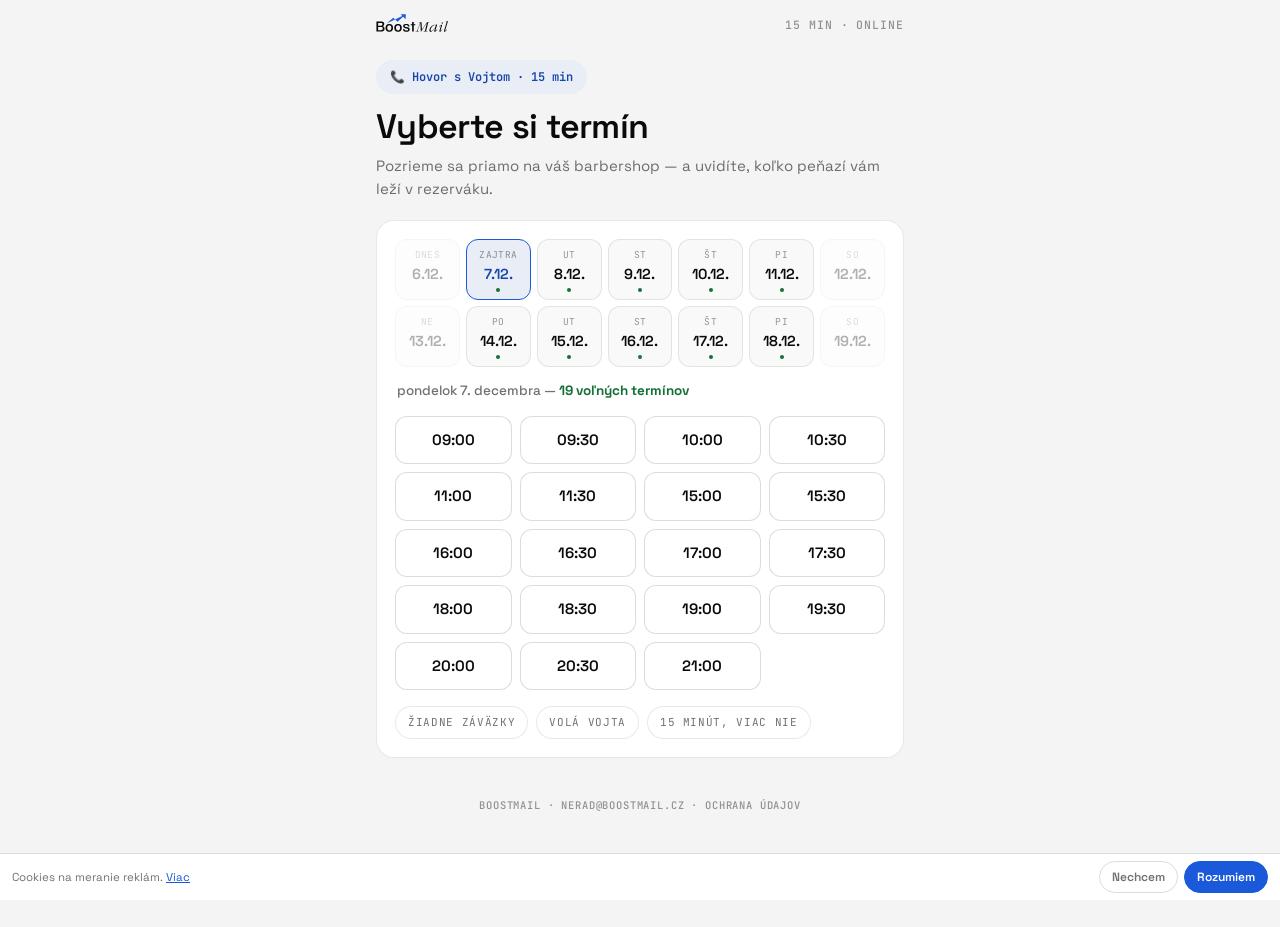
==== index.html @ a4937549 "SK rezervačný systém — booking + ďakovná stránka Custom Calendly náhrada pre SK kampaň: - mobile-fir" ====
<!doctype html>
<html lang="sk">
<head>
<meta charset="utf-8">
<meta name="viewport" content="width=device-width, initial-scale=1, viewport-fit=cover">
<title>Rezervujte si 15 minút — BoostMail</title>
<meta name="robots" content="noindex">
<link rel="preconnect" href="https://fonts.googleapis.com">
<link rel="preconnect" href="https://fonts.gstatic.com" crossorigin>
<link href="https://fonts.googleapis.com/css2?family=Space+Grotesk:wght@400;500;600;700&family=JetBrains+Mono:wght@400;500;600&display=swap" rel="stylesheet">
<link rel="stylesheet" href="styles.css?v=4">
<script type="module" src="consent.js?v=3"></script>
</head>
<body>
<div class="wrap">
  <header class="top">
    <img src="assets/logo-dark.svg" alt="BoostMail">
    <span class="mono">15 min · online</span>
  </header>

  <section class="hero" style="padding-bottom:14px">
    <span class="badge">📞 Hovor s Vojtom · 15 min</span>
    <h1>Vyberte si termín</h1>
    <p class="sub" style="font-size:15px">Pozrieme sa priamo na váš barbershop — a uvidíte, koľko peňazí vám leží v rezerváku.</p>
  </section>

  <section class="card" id="pick-card" style="margin-top:6px">
    <div class="days" id="days"></div>
    <p class="day-info" id="day-info"></p>
    <div class="slots" id="slots"></div>
    <p class="slots-empty" id="slots-empty" style="display:none">V tento deň už nie sú voľné termíny — skúste iný deň.</p>
    <div class="chips" style="margin-top:16px">
      <span class="chip">Žiadne záväzky</span>
      <span class="chip">Volá Vojta</span>
      <span class="chip">15 minút, viac nie</span>
    </div>
  </section>

  <section class="card" id="form-card" style="display:none">
    <h2><span class="num">2</span> Dokončite rezerváciu</h2>
    <div class="summary" id="summary" style="margin-bottom:14px"></div>
    <form id="bform" novalidate>
      <div class="field">
        <label for="f-name">Meno a priezvisko</label>
        <input id="f-name" name="name" autocomplete="name" required maxlength="120" placeholder="Ján Novák">
      </div>
      <div class="field">
        <label for="f-phone">Telefón</label>
        <input id="f-phone" name="phone" type="tel" inputmode="tel" autocomplete="tel" required maxlength="30" value="+421 ">
      </div>
      <div class="field">
        <label for="f-email">E-mail</label>
        <input id="f-email" name="email" type="email" inputmode="email" autocomplete="email" required maxlength="160" placeholder="jan@barbershop.sk">
      </div>
      <div class="field">
        <label for="f-shop">Názov barbershopu</label>
        <input id="f-shop" name="barbershop" required maxlength="160" placeholder="Barbershop XYZ">
      </div>
      <div class="field">
        <label for="f-resys">Aký rezervačný systém používate?</label>
        <div class="selwrap">
          <select id="f-resys" name="resys" required>
            <option value="" disabled selected>Vyberte…</option>
            <option value="bookio">Bookio</option>
            <option value="booqme">Booqme</option>
            <option value="reservio">Reservio</option>
            <option value="iny">Iný</option>
            <option value="ziadny">Zatiaľ žiadny</option>
          </select>
        </div>
      </div>
      <div class="field">
        <label for="f-link">Odkaz na váš rezervák / web / Instagram <span class="opt">(nepovinné)</span></label>
        <input id="f-link" name="link" inputmode="url" maxlength="300" placeholder="https://…">
      </div>
      <!-- honeypot -->
      <input id="f-hp" name="website" tabindex="-1" autocomplete="off" style="position:absolute;left:-5000px" aria-hidden="true">
      <div class="err" id="ferr"></div>
      <button class="btn" id="fsubmit" type="submit">Potvrdiť rezerváciu</button>
      <p class="legal">Odoslaním rezervácie beriete na vedomie, že vaše údaje spracujeme na dohodnutie a prípravu tohto hovoru. Žiadny newsletter, žiadny spam, kedykoľvek ich zmažeme na požiadanie. Viac v <a href="zasady-ochrany-udajov.html" target="_blank" rel="noopener" style="color:var(--accent);text-decoration:underline">zásadách ochrany osobných údajov</a>.</p>
    </form>
  </section>

  <footer>
    <span class="mono">BoostMail · nerad@boostmail.cz · <a href="zasady-ochrany-udajov.html">Ochrana údajov</a></span>
  </footer>
</div>

<script type="module">
import { SUPABASE_URL, SUPABASE_KEY, HORIZON_DAYS, MIN_NOTICE_HOURS, SLOT_STEP_MIN, AVAILABILITY, BLOCKED_DAYS, PRIVACY_VERSION } from "./config.js";

const TZ = "Europe/Bratislava";
const $ = (s) => document.querySelector(s);

// ---------- čas: Bratislava wall time -> UTC instant ----------
function tzOffsetMs(date) {
  const dtf = new Intl.DateTimeFormat("en-US", { timeZone: TZ, hour12: false,
    year: "numeric", month: "2-digit", day: "2-digit", hour: "2-digit", minute: "2-digit", second: "2-digit" });
  const p = Object.fromEntries(dtf.formatToParts(date).map(x => [x.type, x.value]));
  const asUTC = Date.UTC(p.year, p.month - 1, p.day, p.hour === "24" ? 0 : p.hour, p.minute, p.second);
  return asUTC - date.getTime();
}
function fromBratislava(y, m, d, hh, mm) {
  const guess = new Date(Date.UTC(y, m - 1, d, hh, mm));
  return new Date(guess.getTime() - tzOffsetMs(guess));
}
function baDateParts(date) {
  const dtf = new Intl.DateTimeFormat("sk-SK", { timeZone: TZ, year: "numeric", month: "numeric", day: "numeric", weekday: "short" });
  const p = Object.fromEntries(dtf.formatToParts(date).map(x => [x.type, x.value]));
  return p;
}
const fmtTime = new Intl.DateTimeFormat("sk-SK", { timeZone: TZ, hour: "2-digit", minute: "2-digit" });
const fmtDay = new Intl.DateTimeFormat("sk-SK", { timeZone: TZ, weekday: "long", day: "numeric", month: "long" });

// ---------- generování slotů ----------
function daysList() {
  const out = [];
  const now = new Date();
  for (let i = 0; i < HORIZON_DAYS; i++) {
    const probe = new Date(now.getTime() + i * 86400000);
    const p = baDateParts(probe);
    const key = `${p.year}-${String(p.month).padStart(2, "0")}-${String(p.day).padStart(2, "0")}`;
    out.push({ y: +p.year, m: +p.month, d: +p.day, key, label: i === 0 ? "Dnes" : i === 1 ? "Zajtra" : null });
  }
  return out;
}
function slotsForDay(day) {
  if (BLOCKED_DAYS.includes(day.key)) return [];
  const res = [];
  const minStart = Date.now() + MIN_NOTICE_HOURS * 3600000;
  for (const w of AVAILABILITY) {
    const [fh, fm] = w.from.split(":").map(Number);
    const [th, tm] = w.to.split(":").map(Number);
    const probe = fromBratislava(day.y, day.m, day.d, 12, 0);
    const dow = new Date(probe.toLocaleString("en-US", { timeZone: TZ })).getDay();
    if (!w.dows.includes(dow)) continue;
    for (let t = fh * 60 + fm; t + 15 <= th * 60 + tm; t += SLOT_STEP_MIN) {
      const start = fromBratislava(day.y, day.m, day.d, Math.floor(t / 60), t % 60);
      if (start.getTime() >= minStart) res.push(start);
    }
  }
  return res.sort((a, b) => a - b);
}

// ---------- taken slots ----------
async function rpc(fn, body) {
  const r = await fetch(`${SUPABASE_URL}/rest/v1/rpc/${fn}`, {
    method: "POST",
    headers: { "Content-Type": "application/json", apikey: SUPABASE_KEY, Authorization: `Bearer ${SUPABASE_KEY}` },
    body: JSON.stringify(body),
  });
  if (!r.ok) throw new Error(`rpc ${fn} ${r.status}`);
  return r.json();
}
let takenSet = new Set();
async function loadTaken() {
  try {
    const from = new Date().toISOString();
    const to = new Date(Date.now() + (HORIZON_DAYS + 1) * 86400000).toISOString();
    const rows = await rpc("sk_taken_slots", { p_from: from, p_to: to });
    takenSet = new Set(rows.map((x) => new Date(x).getTime()));
  } catch (e) { console.warn("taken slots", e); }
}

// ---------- UI state ----------
const days = daysList().map((d) => ({ ...d, slots: slotsForDay(d) }));
let selDay = days.find((d) => d.slots.length) || days[0];
let selSlot = null;

function renderDays() {
  const el = $("#days");
  el.innerHTML = "";
  for (const d of days) {
    const free = d.slots.filter((s) => !takenSet.has(s.getTime()));
    const div = document.createElement("div");
    div.className = "day" + (d === selDay ? " sel" : "") + (free.length === 0 ? " off" : "");
    const p = baDateParts(fromBratislava(d.y, d.m, d.d, 12, 0));
    div.innerHTML = `<div class="dw">${d.label || p.weekday}</div><div class="dd">${d.d}.${d.m}.</div><div class="dot"></div>`;
    if (free.length) div.onclick = () => { selDay = d; selSlot = null; $("#form-card").style.display = "none"; render(); };
    el.appendChild(div);
  }
}
function renderSlots() {
  const el = $("#slots");
  el.innerHTML = "";
  const free = selDay.slots.filter((s) => !takenSet.has(s.getTime()));
  const info = $("#day-info");
  if (free.length) {
    info.innerHTML = `${fmtDay.format(selDay.slots[0])} — <b>${free.length} voľných termínov</b>`;
    info.style.display = "block";
  } else { info.style.display = "none"; }
  $("#slots-empty").style.display = free.length ? "none" : "block";
  for (const s of selDay.slots) {
    const taken = takenSet.has(s.getTime());
    const b = document.createElement("div");
    b.className = "slot" + (taken ? " taken" : "") + (selSlot && selSlot.getTime() === s.getTime() ? " sel" : "");
    b.textContent = fmtTime.format(s);
    if (!taken) b.onclick = () => {
      selSlot = s;
      render();
      $("#form-card").style.display = "block";
      $("#summary").textContent = `📅 ${fmtDay.format(s)} o ${fmtTime.format(s)} (15 min)`;
      $("#form-card").scrollIntoView({ behavior: "smooth", block: "start" });
    };
    el.appendChild(b);
  }
}
function render() { renderDays(); renderSlots(); }

// ---------- submit ----------
$("#bform").addEventListener("submit", async (ev) => {
  ev.preventDefault();
  const err = $("#ferr"); err.classList.remove("show");
  if ($("#f-hp").value) return; // bot
  if (!selSlot) { err.textContent = "Vyberte si najprv termín."; err.classList.add("show"); return; }
  const f = ev.target;
  if (!f.reportValidity()) return;
  const btn = $("#fsubmit"); btn.disabled = true; btn.textContent = "Rezervujem…";
  const utm = {};
  new URLSearchParams(location.search).forEach((v, k) => {
    if (/^(utm_|fbclid|gclid)/i.test(k)) utm[k] = v.slice(0, 200);
  });
  try {
    const res = await rpc("sk_create_booking", {
      p_slot_start: selSlot.toISOString(),
      p_name: f.name.value, p_phone: f.phone.value, p_email: f.email.value,
      p_barbershop: f.barbershop.value, p_resys: f.resys.value,
      p_link: f.link.value || null,
      p_utm: Object.keys(utm).length ? utm : null,
      p_referrer: document.referrer ? document.referrer.slice(0, 300) : null,
      p_privacy_version: PRIVACY_VERSION,
    });
    if (res.ok) {
      location.href = `dakujeme.html?t=${encodeURIComponent(selSlot.toISOString())}&n=${encodeURIComponent(f.name.value)}`;
      return;
    }
    if (res.reason === "taken") {
      err.textContent = "Tento termín si práve niekto zobral. Vyberte si prosím iný.";
      await loadTaken(); selSlot = null; $("#form-card").style.display = "none"; render();
      $("#pick-card").scrollIntoView({ behavior: "smooth" });
    } else {
      err.textContent = "Skontrolujte prosím vyplnené údaje.";
    }
    err.classList.add("show");
  } catch (e) {
    err.textContent = "Nepodarilo sa spojiť so serverom. Skúste to o chvíľu, alebo napíšte na nerad@boostmail.cz.";
    err.classList.add("show");
  }
  btn.disabled = false; btn.textContent = "Potvrdiť rezerváciu";
});

// ---------- init ----------
await loadTaken();
render();
</script>
</body>
</html>
---- styles.css ----
/* BoostMail SK rezervácia — design tokens 1:1 z barber.boostmail.cz LP */
:root{
  --bg:#f4f4f4; --surface:#ffffff; --surface-2:#f9f9f9; --accent-soft:#e9edf6;
  --ink:#0a0a0a; --muted:rgba(10,10,10,.58); --faint:rgba(10,10,10,.42);
  --accent:#1a5ada; --accent-ink:#1546a8; --line:rgba(10,10,10,.09); --line-2:rgba(10,10,10,.14);
  --ok:#157037; --err:#b42318;
  --sans:'Space Grotesk',system-ui,sans-serif; --mono:'JetBrains Mono',monospace;
}
*{margin:0;padding:0;box-sizing:border-box}
html{-webkit-text-size-adjust:100%}
body{font-family:var(--sans);background:var(--bg);color:var(--ink);line-height:1.5;-webkit-font-smoothing:antialiased}
a{color:inherit;text-decoration:none}
.mono{font-family:var(--mono);font-size:11.5px;font-weight:500;letter-spacing:.08em;text-transform:uppercase;color:var(--faint)}
.mono b{color:var(--accent);font-weight:600}

.wrap{max-width:560px;margin:0 auto;padding:0 16px 64px}
header.top{display:flex;align-items:center;justify-content:space-between;padding:14px 0}
header.top img{height:22px;display:block}

.hero{padding:10px 0 22px;text-align:left}
.badge{display:inline-flex;align-items:center;gap:8px;background:var(--accent-soft);color:var(--accent-ink);
  font-family:var(--mono);font-size:12px;font-weight:600;padding:8px 14px;border-radius:999px;margin-bottom:14px}
h1{font-weight:600;letter-spacing:-.02em;line-height:1.1;font-size:clamp(27px,7.2vw,34px)}
.sub{margin-top:10px;color:var(--muted);font-size:16px}
.chips{display:flex;flex-wrap:wrap;gap:8px;margin-top:14px}
.chip{font-family:var(--mono);font-size:11px;letter-spacing:.06em;text-transform:uppercase;
  background:var(--surface);border:1px solid var(--line);border-radius:999px;padding:7px 12px;color:var(--muted)}

.card{background:var(--surface);border:1px solid var(--line);border-radius:18px;padding:18px;margin-top:14px}
.card h2{font-size:16px;font-weight:600;display:flex;align-items:center;gap:10px;margin-bottom:14px}
.card h2 .num{font-family:var(--mono);font-size:11px;color:#fff;background:var(--ink);
  width:22px;height:22px;border-radius:50%;display:inline-flex;align-items:center;justify-content:center}

/* dny — kompaktní mřížka 7×2, všech 14 dní viditelných (Zocdoc pattern) */
.days{display:grid;grid-template-columns:repeat(7,1fr);gap:6px}
.day{text-align:center;background:var(--surface-2);border:1.5px solid var(--line);
  border-radius:12px;padding:8px 0 7px;cursor:pointer;user-select:none;min-width:0}
.day .dw{font-family:var(--mono);font-size:9.5px;letter-spacing:.04em;text-transform:uppercase;color:var(--faint)}
.day .dd{font-weight:600;font-size:14.5px;margin-top:1px}
.day .dot{width:4px;height:4px;border-radius:50%;background:var(--ok);margin:3px auto 0}
.day.sel{border-color:var(--accent);background:var(--accent-soft)}
.day.sel .dd{color:var(--accent-ink)}
.day.off{opacity:.32;cursor:default}
.day.off .dot{background:transparent}
.day-info{font-size:13.5px;color:var(--muted);margin:14px 2px 0;font-weight:500}
.day-info b{color:var(--ok)}

/* sloty */
.slots{display:grid;grid-template-columns:repeat(3,1fr);gap:8px;margin-top:14px}
@media(min-width:420px){.slots{grid-template-columns:repeat(4,1fr)}}
.slot{border:1.5px solid var(--line-2);background:var(--surface);border-radius:12px;padding:12px 0;
  text-align:center;font-weight:600;font-size:15px;cursor:pointer;user-select:none;min-height:46px}
.slot:active{transform:scale(.97)}
.slot.sel{background:var(--accent);border-color:var(--accent);color:#fff}
.slot.taken{opacity:.32;cursor:default;text-decoration:line-through}
.slots-empty{color:var(--muted);font-size:14.5px;padding:10px 2px}

/* formulár */
form{display:flex;flex-direction:column;gap:12px}
label{font-size:13.5px;font-weight:600}
label .opt{color:var(--faint);font-weight:400}
input,select{width:100%;font-family:var(--sans);font-size:16px;color:var(--ink);
  background:var(--surface-2);border:1.5px solid var(--line-2);border-radius:12px;padding:13px 14px;outline:none;appearance:none}
input:focus,select:focus{border-color:var(--accent);background:#fff}
.field{display:flex;flex-direction:column;gap:6px}
.selwrap{position:relative}
.selwrap:after{content:"▾";position:absolute;right:14px;top:50%;transform:translateY(-50%);color:var(--faint);pointer-events:none}

.btn{display:inline-flex;align-items:center;justify-content:center;gap:8px;font-family:var(--sans);font-weight:600;
  font-size:16.5px;background:var(--accent);color:#fff;border:none;border-radius:999px;padding:16px 28px;cursor:pointer;width:100%;min-height:54px}
.btn:disabled{opacity:.55;cursor:default}
.btn.ghost{background:var(--surface);color:var(--ink);border:1.5px solid var(--line-2)}
.legal{font-size:12px;color:var(--faint);text-align:center;margin-top:2px}
.err{display:none;color:var(--err);background:#fdecea;border-radius:10px;padding:10px 12px;font-size:14px}
.err.show{display:block}

.summary{display:flex;align-items:center;gap:10px;background:var(--accent-soft);border-radius:12px;
  padding:11px 14px;font-size:14.5px;color:var(--accent-ink);font-weight:600}

footer{margin-top:34px;text-align:center}
footer .mono{font-size:10.5px}

/* ďakujeme */
.ok-badge{display:inline-flex;align-items:center;gap:8px;background:#e7f3ec;color:var(--ok);
  font-family:var(--mono);font-size:12px;font-weight:600;padding:8px 14px;border-radius:999px;margin-bottom:14px}
.steps{display:flex;flex-direction:column;gap:10px;margin-top:4px}
.step{display:flex;gap:12px;align-items:flex-start;background:var(--surface-2);border-radius:12px;padding:12px}
.step .n{font-family:var(--mono);font-size:11px;color:#fff;background:var(--accent);flex:0 0 auto;
  width:22px;height:22px;border-radius:50%;display:inline-flex;align-items:center;justify-content:center;margin-top:1px}
.step b{font-size:14.5px}
.step p{font-size:13.5px;color:var(--muted)}
.video-wrap{position:relative;width:100%;aspect-ratio:16/9;border-radius:14px;overflow:hidden;background:#0a0a0a}
.video-wrap iframe{position:absolute;inset:0;width:100%;height:100%;border:0}

/* cookie lišta — slim, nic nepřekrývá (body dostane padding-bottom z consent.js) */
.ck{position:fixed;left:0;right:0;bottom:0;z-index:90;display:flex;align-items:center;gap:8px;
  flex-wrap:nowrap;justify-content:space-between;
  background:rgba(255,255,255,.97);backdrop-filter:blur(8px);border-top:1px solid var(--line-2);
  padding:7px 12px calc(7px + env(safe-area-inset-bottom));}
.ck-t{font-size:11.5px;color:var(--muted);line-height:1.3;flex:1 1 auto;min-width:0}
.ck-t a{color:var(--accent);text-decoration:underline;white-space:nowrap}
.ck-b{display:flex;gap:6px;flex:0 0 auto}
.ck button{font-family:var(--sans);font-size:12px;font-weight:600;border-radius:999px;
  padding:6px 12px;cursor:pointer;white-space:nowrap;min-height:32px}
.ck-no{background:transparent;border:1px solid var(--line-2);color:var(--muted)}
.ck-ok{background:var(--accent);border:1px solid var(--accent);color:#fff}
.proof-img{width:100%;border-radius:14px;border:1px solid var(--line);display:block}
.wa{background:#e7f8ee;border-radius:16px 16px 16px 4px;padding:14px 16px;font-size:15px;position:relative;max-width:92%}
.wa .who{font-family:var(--mono);font-size:10.5px;letter-spacing:.07em;text-transform:uppercase;color:var(--ok);margin-bottom:6px}
.caption{font-size:12.5px;color:var(--faint);margin-top:8px}
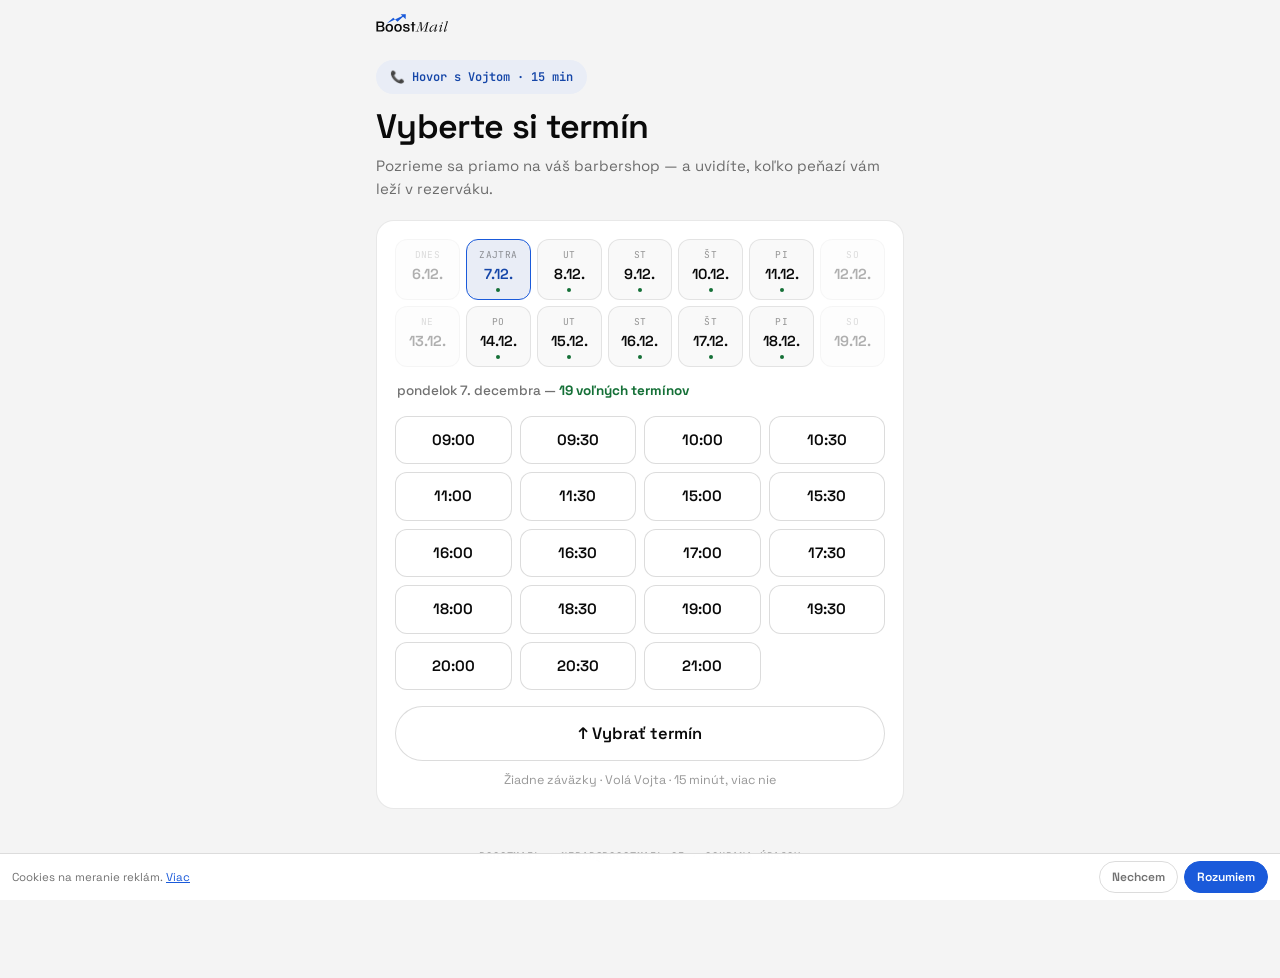
==== commit 03547563: "Opravy podľa dát z 1. týždňa 1) Sloty sa vykresľujú okamžite (predtým čakali na Supabase RPC)    -> " ====
--- a/index.html
+++ b/index.html
@@ -8,14 +8,13 @@
 <link rel="preconnect" href="https://fonts.googleapis.com">
 <link rel="preconnect" href="https://fonts.gstatic.com" crossorigin>
 <link href="https://fonts.googleapis.com/css2?family=Space+Grotesk:wght@400;500;600;700&family=JetBrains+Mono:wght@400;500;600&display=swap" rel="stylesheet">
-<link rel="stylesheet" href="styles.css?v=4">
-<script type="module" src="consent.js?v=3"></script>
+<link rel="stylesheet" href="styles.css?v=5">
+<script type="module" src="consent.js?v=4"></script>
 </head>
 <body>
 <div class="wrap">
   <header class="top">
     <img src="assets/logo-dark.svg" alt="BoostMail">
-    <span class="mono">15 min · online</span>
   </header>
 
   <section class="hero" style="padding-bottom:14px">
@@ -29,11 +28,10 @@
     <p class="day-info" id="day-info"></p>
     <div class="slots" id="slots"></div>
     <p class="slots-empty" id="slots-empty" style="display:none">V tento deň už nie sú voľné termíny — skúste iný deň.</p>
-    <div class="chips" style="margin-top:16px">
-      <span class="chip">Žiadne záväzky</span>
-      <span class="chip">Volá Vojta</span>
-      <span class="chip">15 minút, viac nie</span>
-    </div>
+    <!-- Dřív tu byly tři pill-chipy, které vypadaly jako tlačítka a nic nedělaly
+         (28 mrtvých kliků = 10 % všech dotyků). Teď: jedno skutečné tlačítko + prostý text. -->
+    <button type="button" class="btn ghost jump" id="jump-slots">↑ Vybrať termín</button>
+    <p class="trust">Žiadne záväzky · Volá Vojta · 15 minút, viac nie</p>
   </section>
 
   <section class="card" id="form-card" style="display:none">
@@ -198,6 +196,7 @@
     if (!taken) b.onclick = () => {
       selSlot = s;
       render();
+      $("#jump-slots").style.display = "none";
       $("#form-card").style.display = "block";
       $("#summary").textContent = `📅 ${fmtDay.format(s)} o ${fmtTime.format(s)} (15 min)`;
       $("#form-card").scrollIntoView({ behavior: "smooth", block: "start" });
@@ -206,6 +205,13 @@
   }
 }
 function render() { renderDays(); renderSlots(); }
+
+// tlačítko „↑ Vybrať termín" — schová se, jakmile je slot vybraný
+$("#jump-slots").onclick = () => {
+  $("#slots").scrollIntoView({ behavior: "smooth", block: "center" });
+  $("#slots").classList.add("pulse");
+  setTimeout(() => $("#slots").classList.remove("pulse"), 1200);
+};
 
 // ---------- submit ----------
 $("#bform").addEventListener("submit", async (ev) => {
@@ -250,8 +256,18 @@
 });
 
 // ---------- init ----------
-await loadTaken();
+// ⚡ Vykreslíme OKAMŽITE (bez čekání na síť) — obsazené sloty doznačíme, až dorazí odpověď.
+// Dřív tu bylo `await loadTaken(); render();`, což na mobilu nechávalo 1–2 s prázdnou kartu
+// a Clarity ukazovala 33 % odchodů do 2 vteřin.
 render();
+loadTaken().then(() => {
+  // pokud si mezitím někdo vybral slot, který je už obsazený, vrátíme ho zpět k výběru
+  if (selSlot && takenSet.has(selSlot.getTime())) {
+    selSlot = null;
+    $("#form-card").style.display = "none";
+  }
+  render();
+});
 </script>
 </body>
 </html>
--- a/styles.css
+++ b/styles.css
@@ -25,6 +25,12 @@
 .chips{display:flex;flex-wrap:wrap;gap:8px;margin-top:14px}
 .chip{font-family:var(--mono);font-size:11px;letter-spacing:.06em;text-transform:uppercase;
   background:var(--surface);border:1px solid var(--line);border-radius:999px;padding:7px 12px;color:var(--muted)}
+
+/* skutečné tlačítko místo falešných chipů + prostý důvěryhodnostní text */
+.jump{margin-top:16px;width:100%;min-height:46px;font-size:15px}
+.trust{margin-top:10px;text-align:center;font-size:12.5px;color:var(--faint)}
+@keyframes bmPulse{0%,100%{box-shadow:0 0 0 0 rgba(26,90,218,0)}50%{box-shadow:0 0 0 6px rgba(26,90,218,.14)}}
+.slots.pulse{animation:bmPulse 1.2s ease-in-out;border-radius:14px}
 
 .card{background:var(--surface);border:1px solid var(--line);border-radius:18px;padding:18px;margin-top:14px}
 .card h2{font-size:16px;font-weight:600;display:flex;align-items:center;gap:10px;margin-bottom:14px}
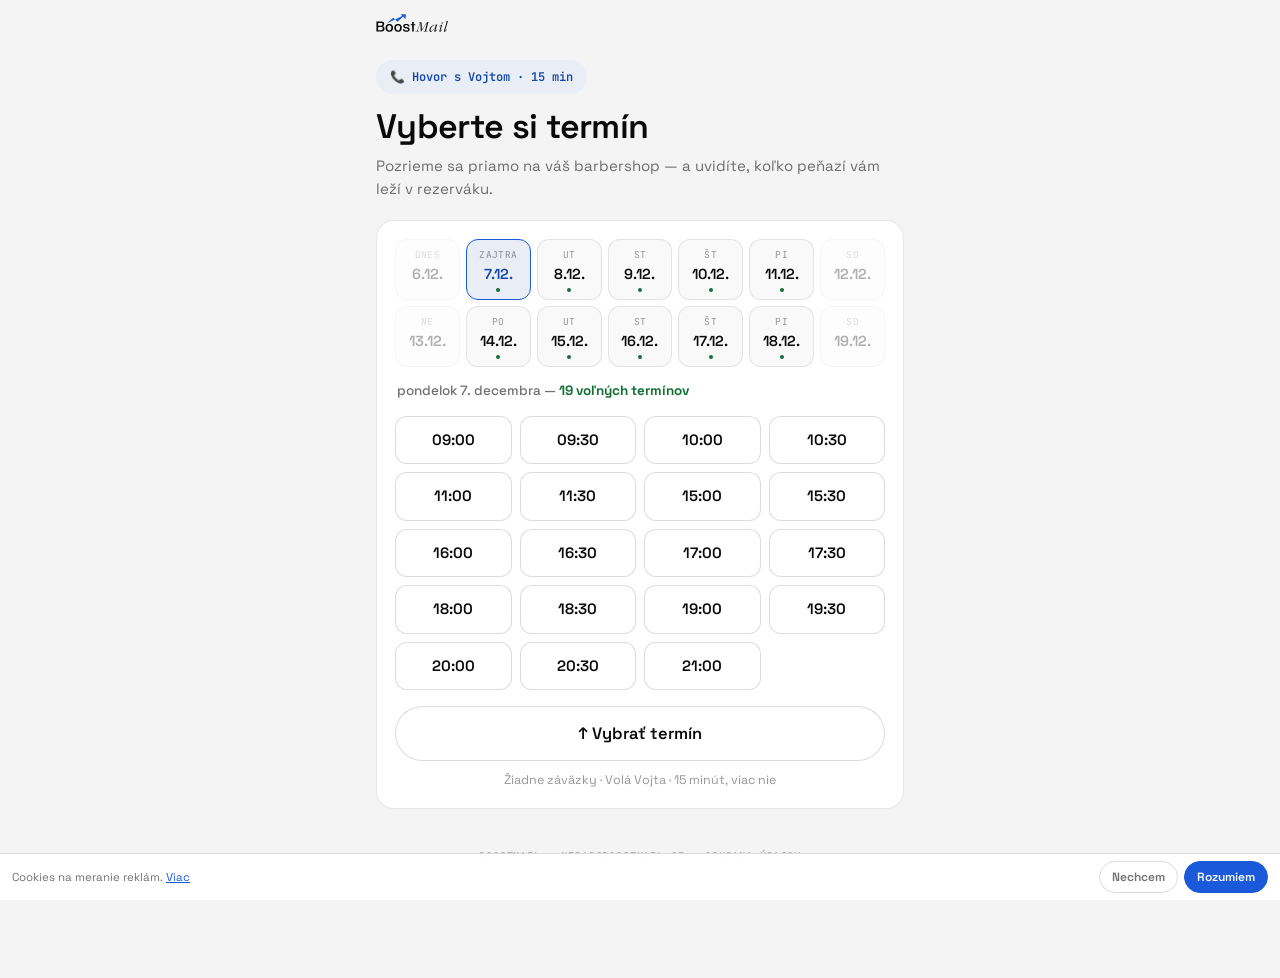
==== commit 25c78cdb: "Fix: preteklé texty dní na úzkych telefónoch (<=380px) Na 320px sa 'ZAJTRA' a dátumy '20.8./21.8.' p" ====
--- a/index.html
+++ b/index.html
@@ -8,7 +8,7 @@
 <link rel="preconnect" href="https://fonts.googleapis.com">
 <link rel="preconnect" href="https://fonts.gstatic.com" crossorigin>
 <link href="https://fonts.googleapis.com/css2?family=Space+Grotesk:wght@400;500;600;700&family=JetBrains+Mono:wght@400;500;600&display=swap" rel="stylesheet">
-<link rel="stylesheet" href="styles.css?v=5">
+<link rel="stylesheet" href="styles.css?v=6">
 <script type="module" src="consent.js?v=4"></script>
 </head>
 <body>
--- a/styles.css
+++ b/styles.css
@@ -38,11 +38,24 @@
   width:22px;height:22px;border-radius:50%;display:inline-flex;align-items:center;justify-content:center}
 
 /* dny — kompaktní mřížka 7×2, všech 14 dní viditelných (Zocdoc pattern) */
-.days{display:grid;grid-template-columns:repeat(7,1fr);gap:6px}
+.days{display:grid;grid-template-columns:repeat(7,minmax(0,1fr));gap:6px}
 .day{text-align:center;background:var(--surface-2);border:1.5px solid var(--line);
-  border-radius:12px;padding:8px 0 7px;cursor:pointer;user-select:none;min-width:0}
+  border-radius:12px;padding:8px 2px 7px;cursor:pointer;user-select:none;min-width:0;overflow:hidden}
+.day .dw,.day .dd{white-space:nowrap;overflow:hidden;text-overflow:clip}
 .day .dw{font-family:var(--mono);font-size:9.5px;letter-spacing:.04em;text-transform:uppercase;color:var(--faint)}
 .day .dd{font-weight:600;font-size:14.5px;margin-top:1px}
+/* úzké telefony (iPhone SE apod.) — jinak text přetékal z rámečků a dny se překrývaly */
+@media (max-width:380px){
+  .days{gap:4px}
+  .day{padding:7px 1px 6px;border-radius:10px}
+  .day .dw{font-size:8px;letter-spacing:0}
+  .day .dd{font-size:12px}
+  .day .dot{width:3px;height:3px;margin-top:2px}
+}
+@media (max-width:340px){
+  .day .dw{font-size:7.5px}
+  .day .dd{font-size:11px}
+}
 .day .dot{width:4px;height:4px;border-radius:50%;background:var(--ok);margin:3px auto 0}
 .day.sel{border-color:var(--accent);background:var(--accent-soft)}
 .day.sel .dd{color:var(--accent-ink)}
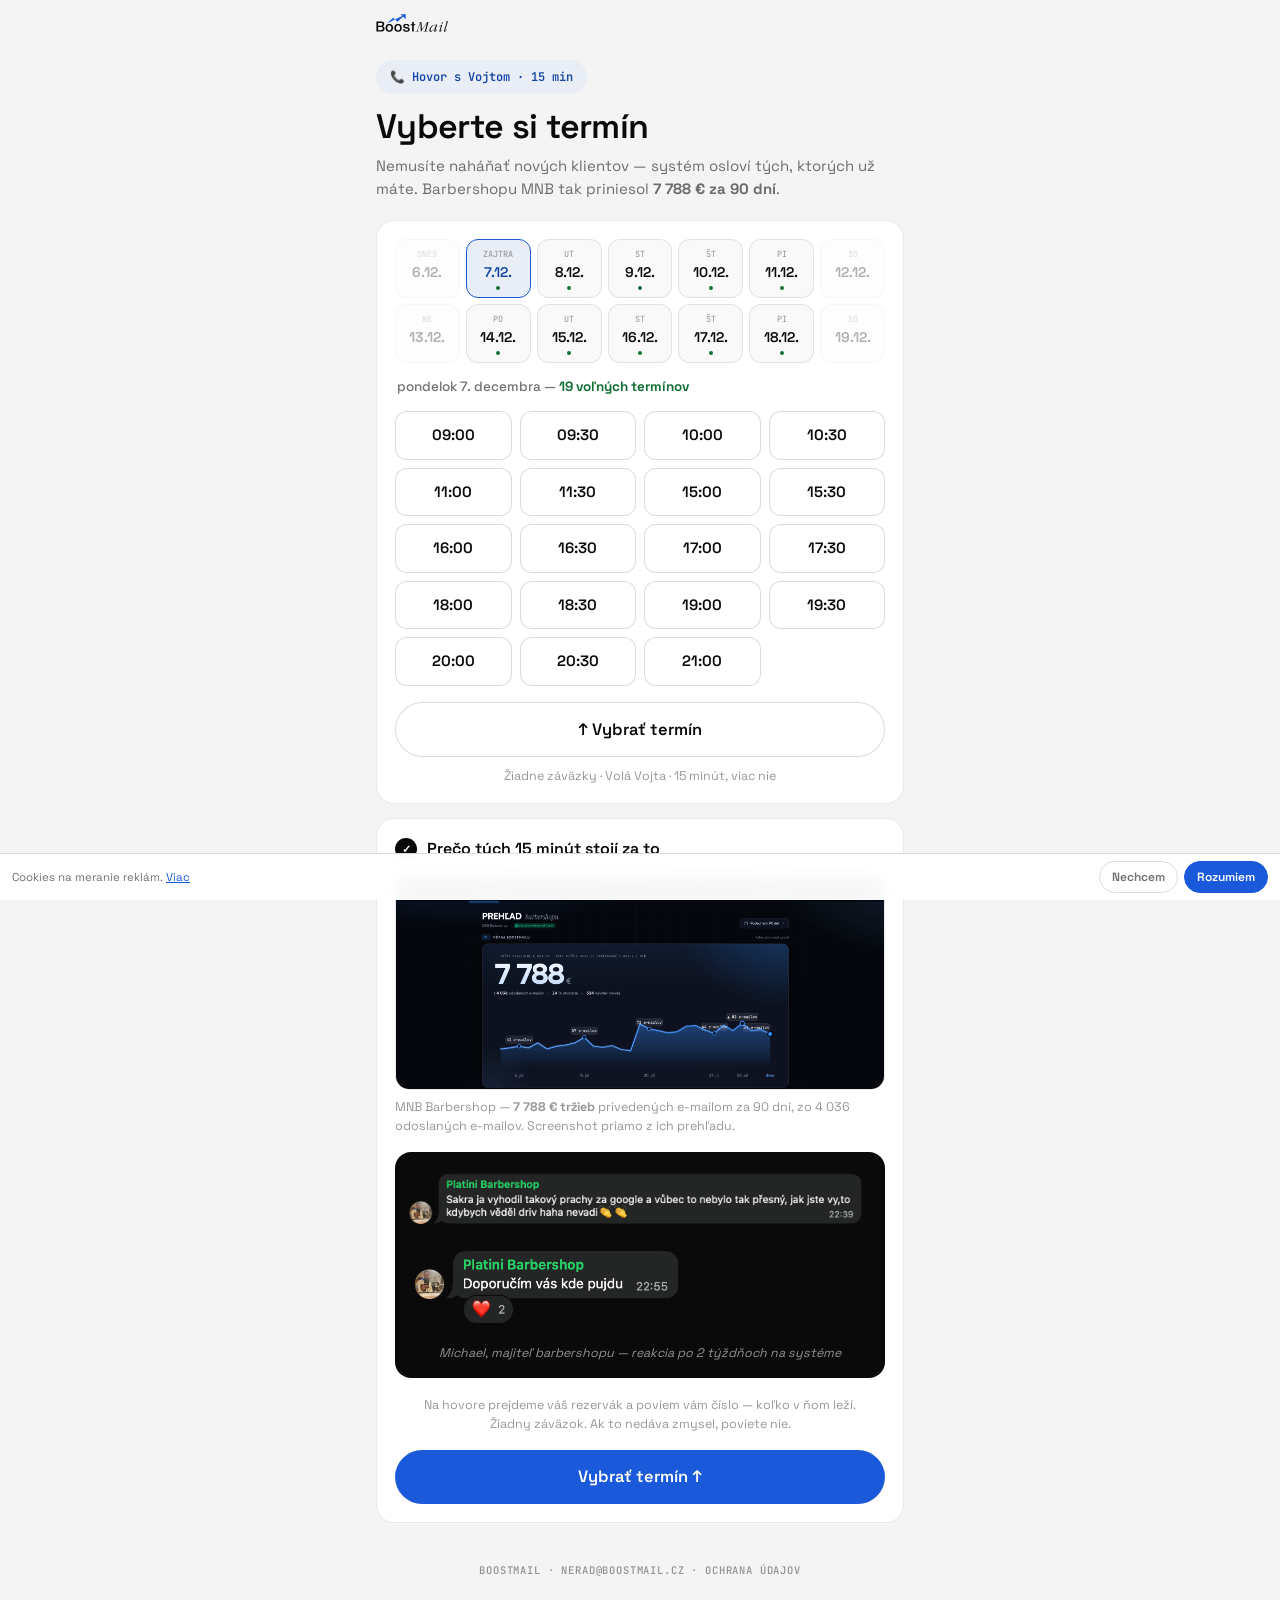
==== commit 6bff1704: "Výkon: dôkaz presunutý tam, kde ho vidia aj nerezervujúci + message match Zistenie z dát: index.html" ====
--- a/index.html
+++ b/index.html
@@ -8,7 +8,7 @@
 <link rel="preconnect" href="https://fonts.googleapis.com">
 <link rel="preconnect" href="https://fonts.gstatic.com" crossorigin>
 <link href="https://fonts.googleapis.com/css2?family=Space+Grotesk:wght@400;500;600;700&family=JetBrains+Mono:wght@400;500;600&display=swap" rel="stylesheet">
-<link rel="stylesheet" href="styles.css?v=6">
+<link rel="stylesheet" href="styles.css?v=8">
 <script type="module" src="consent.js?v=4"></script>
 </head>
 <body>
@@ -20,7 +20,10 @@
   <section class="hero" style="padding-bottom:14px">
     <span class="badge">📞 Hovor s Vojtom · 15 min</span>
     <h1>Vyberte si termín</h1>
-    <p class="sub" style="font-size:15px">Pozrieme sa priamo na váš barbershop — a uvidíte, koľko peňazí vám leží v rezerváku.</p>
+    <!-- Message match: preberá jazyk reklamy („nemusíte naháňať nových klientov")
+         + jeden konkrétny dôkaz hneď nad kalendárom. Predtým tu nebolo ani jedno. -->
+    <p class="sub" style="font-size:15px">Nemusíte naháňať nových klientov — systém osloví tých, ktorých už máte.
+      Barbershopu MNB tak priniesol <b>7 788 € za 90 dní</b>.</p>
   </section>
 
   <section class="card" id="pick-card" style="margin-top:6px">
@@ -77,6 +80,29 @@
       <button class="btn" id="fsubmit" type="submit">Potvrdiť rezerváciu</button>
       <p class="legal">Odoslaním rezervácie beriete na vedomie, že vaše údaje spracujeme na dohodnutie a prípravu tohto hovoru. Žiadny newsletter, žiadny spam, kedykoľvek ich zmažeme na požiadanie. Viac v <a href="zasady-ochrany-udajov.html" target="_blank" rel="noopener" style="color:var(--accent);text-decoration:underline">zásadách ochrany osobných údajov</a>.</p>
     </form>
+  </section>
+
+  <!-- ⬇ DÔKAZ. Doteraz bol LEN na ďakovnej stránke — čiže ho videli iba tí,
+       čo už zarezervovali (1,2 %). Tých 98,8 %, ktorých treba presvedčiť, ho nevidelo nikdy.
+       Clarity: 75 % návštevníkov doroluje na koniec stránky, takže sem dovidia. -->
+  <section class="card" id="proof-card">
+    <h2><span class="num">✓</span> Prečo tých 15 minút stojí za to</h2>
+
+    <img class="proof-img" src="assets/proof-mnb.png" loading="lazy"
+      alt="Prehľad BoostMail — 7 788 € tržieb privedených e-mailom za 90 dní">
+    <p class="caption">MNB Barbershop — <b>7 788 € tržieb</b> privedených e-mailom za 90 dní,
+      zo 4 036 odoslaných e-mailov. Screenshot priamo z ich prehľadu.</p>
+
+    <div class="wa-wrap">
+      <img src="assets/wa-1.png" loading="lazy" alt="Správa majiteľa barbershopu" style="width:100%;display:block;border-radius:10px">
+      <img src="assets/wa-2.png" loading="lazy" alt="Doporučím vás, kade pôjdem" style="width:62%;display:block;border-radius:10px;margin-top:8px">
+      <p class="caption" style="color:rgba(255,255,255,.55);text-align:center;margin-top:12px;font-style:italic">
+        Michael, majiteľ barbershopu — reakcia po 2 týždňoch na systéme</p>
+    </div>
+
+    <p class="trust" style="margin-top:18px">Na hovore prejdeme váš rezervák a poviem vám číslo — koľko v ňom leží.<br>
+      Žiadny záväzok. Ak to nedáva zmysel, poviete nie.</p>
+    <button type="button" class="btn jump2" id="jump-slots-2">Vybrať termín ↑</button>
   </section>
 
   <footer>
@@ -197,6 +223,7 @@
       selSlot = s;
       render();
       $("#jump-slots").style.display = "none";
+      $("#jump-slots-2").style.display = "none";
       $("#form-card").style.display = "block";
       $("#summary").textContent = `📅 ${fmtDay.format(s)} o ${fmtTime.format(s)} (15 min)`;
       $("#form-card").scrollIntoView({ behavior: "smooth", block: "start" });
@@ -206,12 +233,14 @@
 }
 function render() { renderDays(); renderSlots(); }
 
-// tlačítko „↑ Vybrať termín" — schová se, jakmile je slot vybraný
-$("#jump-slots").onclick = () => {
+// tlačítka „Vybrať termín" — obě sjedou ke slotům a zvýrazní je
+function jumpToSlots() {
   $("#slots").scrollIntoView({ behavior: "smooth", block: "center" });
   $("#slots").classList.add("pulse");
   setTimeout(() => $("#slots").classList.remove("pulse"), 1200);
-};
+}
+$("#jump-slots").onclick = jumpToSlots;
+$("#jump-slots-2").onclick = jumpToSlots;
 
 // ---------- submit ----------
 $("#bform").addEventListener("submit", async (ev) => {
--- a/styles.css
+++ b/styles.css
@@ -28,7 +28,12 @@
 
 /* skutečné tlačítko místo falešných chipů + prostý důvěryhodnostní text */
 .jump{margin-top:16px;width:100%;min-height:46px;font-size:15px}
-.trust{margin-top:10px;text-align:center;font-size:12.5px;color:var(--faint)}
+.jump2{margin-top:16px;width:100%;min-height:52px;font-size:16.5px}
+.trust{margin-top:10px;text-align:center;font-size:12.5px;color:var(--faint);line-height:1.5}
+
+/* důkazová sekce pod kalendářem — 75 % návštěvníků sem doroluje */
+#proof-card{margin-top:14px}
+.wa-wrap{background:#0a0a0a;border-radius:16px;padding:16px 14px;margin-top:16px}
 @keyframes bmPulse{0%,100%{box-shadow:0 0 0 0 rgba(26,90,218,0)}50%{box-shadow:0 0 0 6px rgba(26,90,218,.14)}}
 .slots.pulse{animation:bmPulse 1.2s ease-in-out;border-radius:14px}
 
@@ -42,8 +47,9 @@
 .day{text-align:center;background:var(--surface-2);border:1.5px solid var(--line);
   border-radius:12px;padding:8px 2px 7px;cursor:pointer;user-select:none;min-width:0;overflow:hidden}
 .day .dw,.day .dd{white-space:nowrap;overflow:hidden;text-overflow:clip}
-.day .dw{font-family:var(--mono);font-size:9.5px;letter-spacing:.04em;text-transform:uppercase;color:var(--faint)}
-.day .dd{font-weight:600;font-size:14.5px;margin-top:1px}
+/* 8.5px bez letter-spacingu — nejdelší štítek „ZAJTRA" se musí vejít i na 375px */
+.day .dw{font-family:var(--mono);font-size:8.5px;letter-spacing:0;text-transform:uppercase;color:var(--faint)}
+.day .dd{font-weight:600;font-size:14px;margin-top:1px}
 /* úzké telefony (iPhone SE apod.) — jinak text přetékal z rámečků a dny se překrývaly */
 @media (max-width:380px){
   .days{gap:4px}
